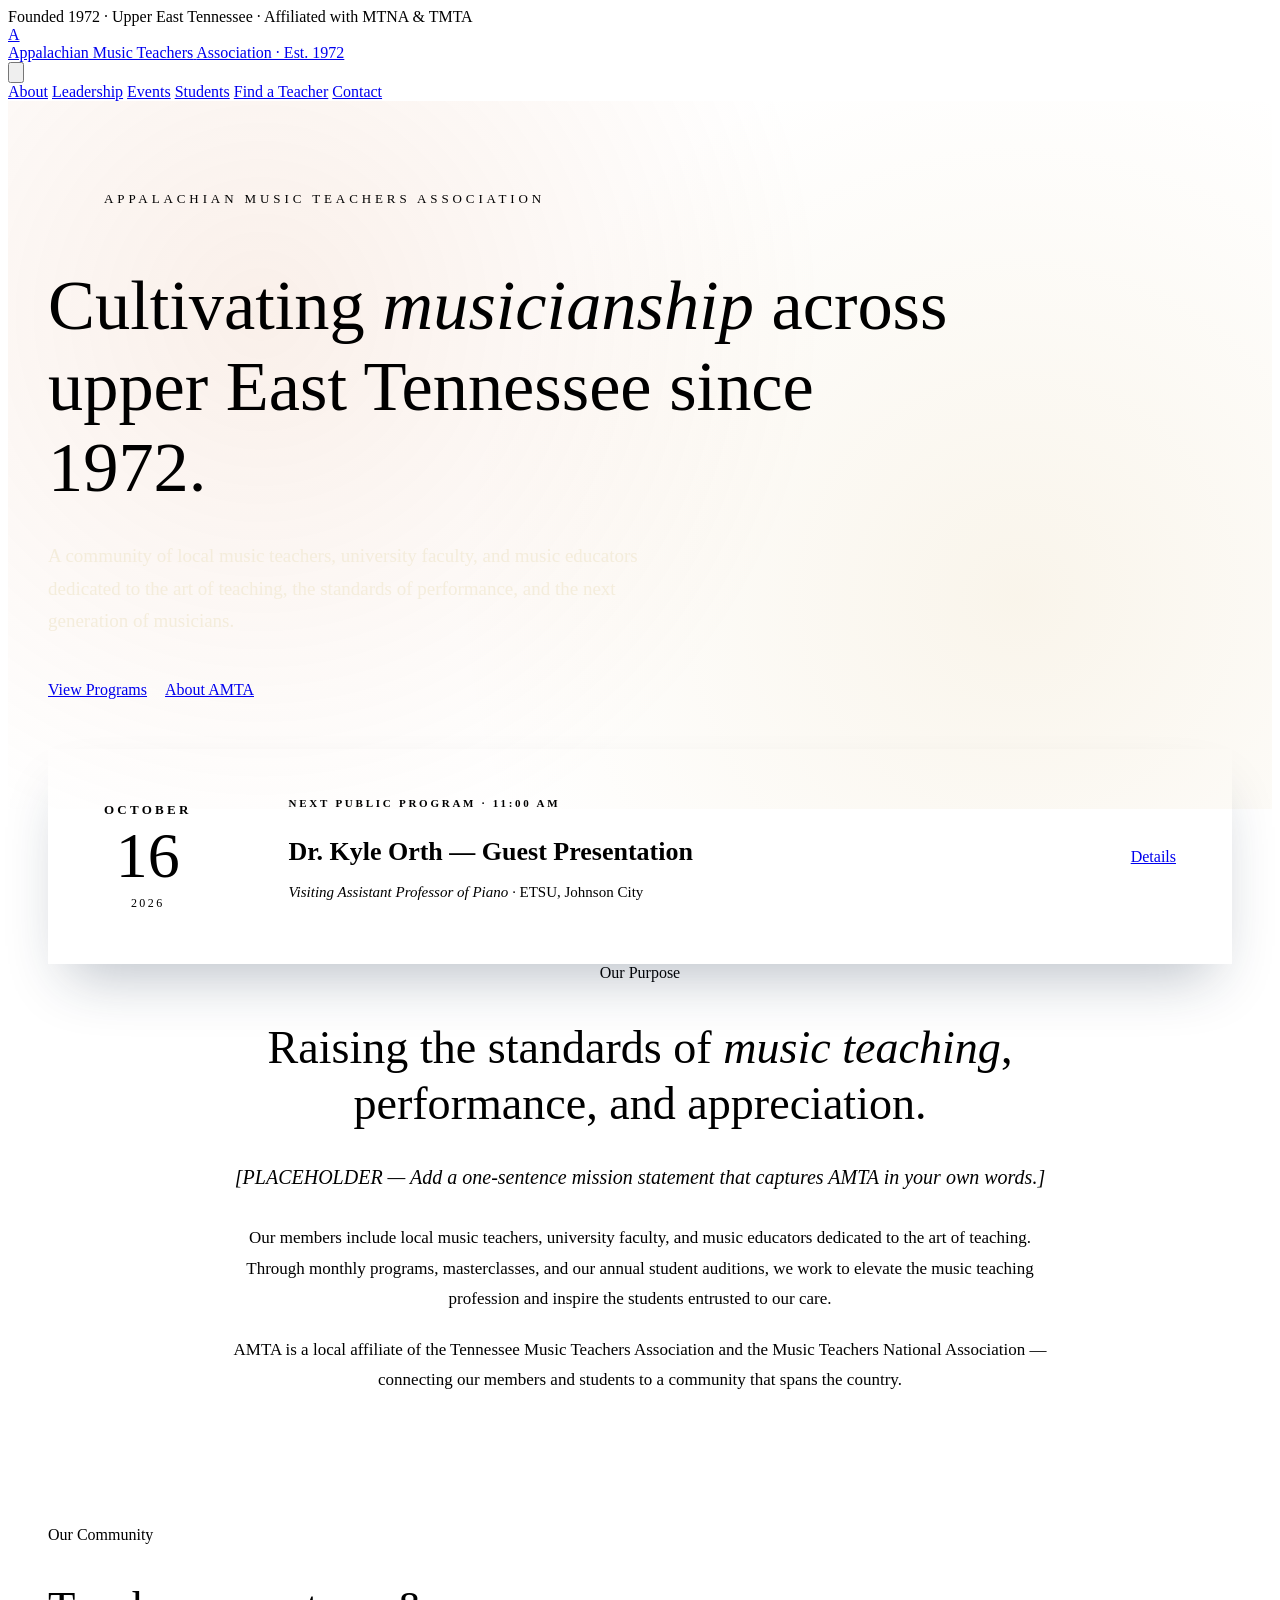
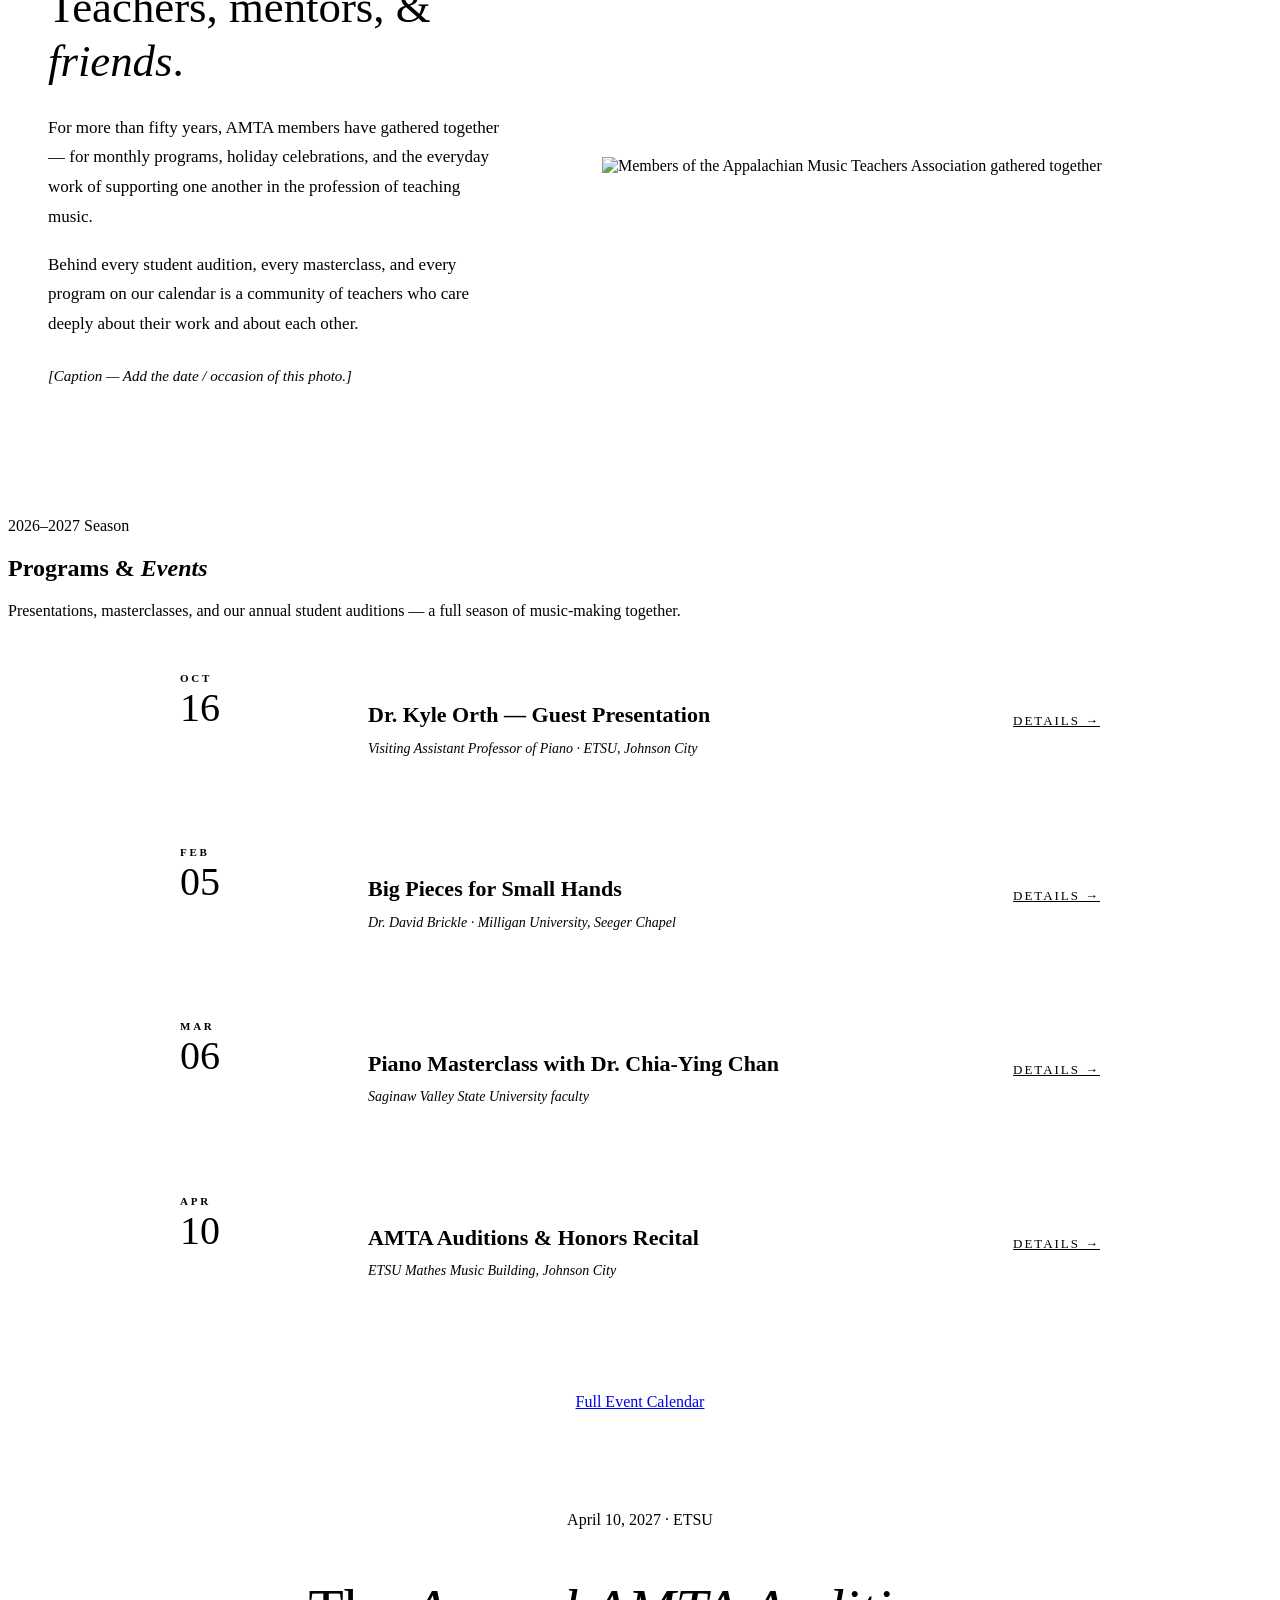
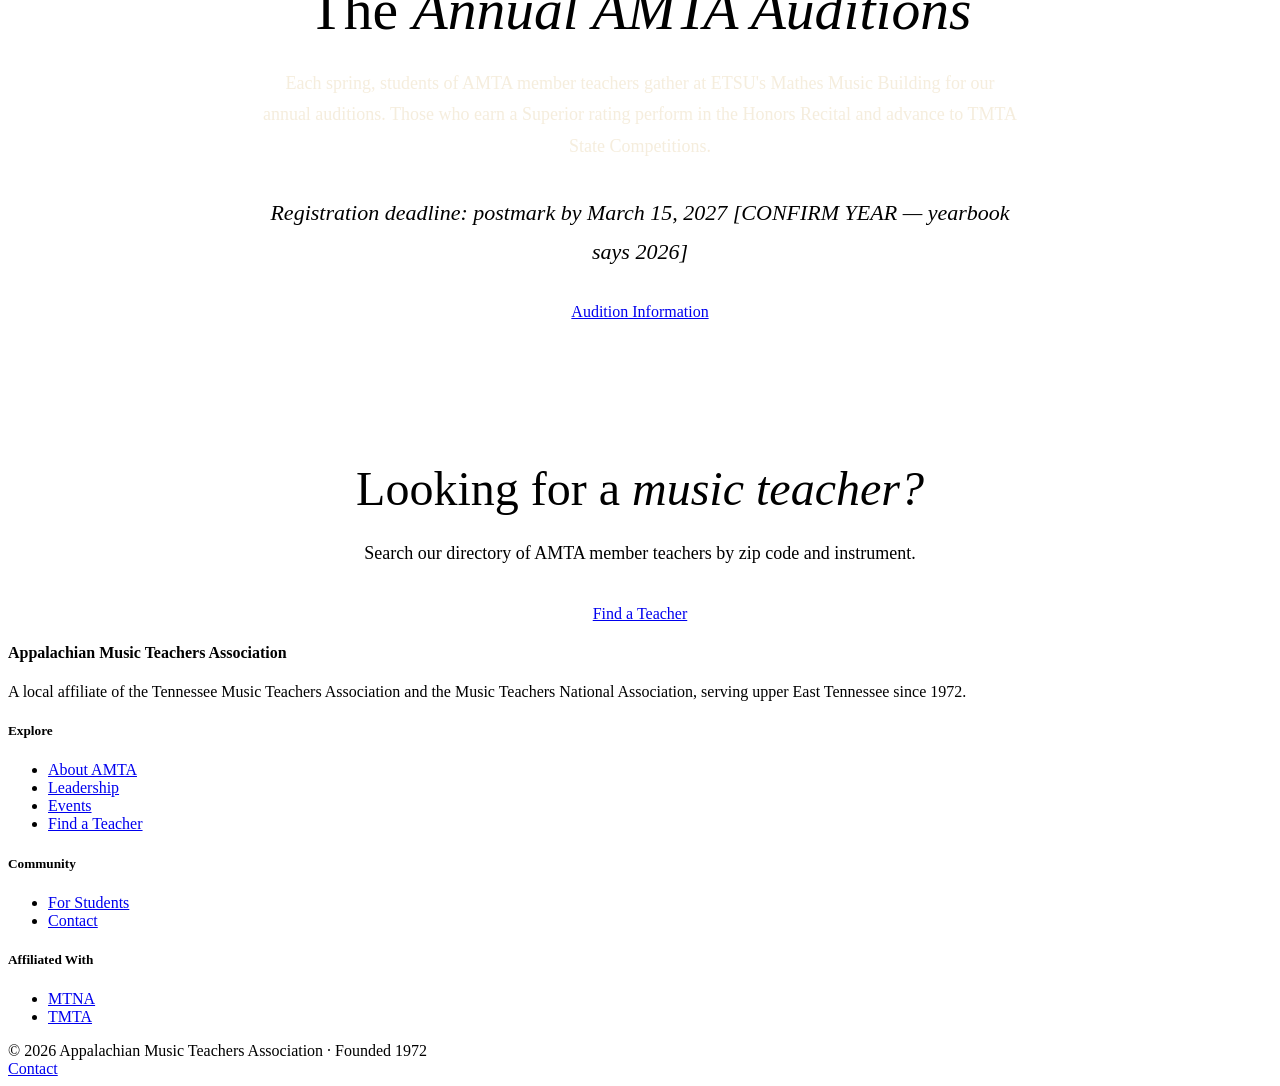
==== index.html @ 3063f153 "Add files via upload" ====
<!DOCTYPE html>
<html lang="en">
<head>
<meta charset="UTF-8">
<meta name="viewport" content="width=device-width, initial-scale=1.0">
<title>Appalachian Music Teachers Association</title>
<meta name="description" content="The Appalachian Music Teachers Association (AMTA), founded 1972, serves music teachers and students across upper East Tennessee.">
<link rel="preconnect" href="https://fonts.googleapis.com">
<link rel="preconnect" href="https://fonts.gstatic.com" crossorigin>
<link href="https://fonts.googleapis.com/css2?family=Cormorant+Garamond:ital,wght@0,400;0,500;0,600;0,700;1,400;1,500&family=Lora:ital,wght@0,400;0,500;0,600;1,400&display=swap" rel="stylesheet">
<link rel="stylesheet" href="styles.css">
<style>
.hero {
  background: var(--navy);
  color: var(--cream);
  padding: 90px 40px 110px;
  position: relative;
  overflow: hidden;
}
.hero::before {
  content: '';
  position: absolute;
  inset: 0;
  background-image:
    radial-gradient(circle at 20% 30%, rgba(212, 129, 79, 0.12) 0%, transparent 50%),
    radial-gradient(circle at 80% 70%, rgba(200, 154, 58, 0.10) 0%, transparent 50%);
  pointer-events: none;
}
.hero::after {
  content: '';
  position: absolute;
  bottom: 0; left: 0; right: 0;
  height: 1px;
  background: linear-gradient(to right, transparent, var(--goldenrod-soft), transparent);
  opacity: 0.5;
}
.hero-inner { max-width: 1240px; margin: 0 auto; position: relative; z-index: 1; }
.hero-eyebrow {
  font-family: var(--body);
  font-size: 13px;
  letter-spacing: 0.3em;
  text-transform: uppercase;
  color: var(--orange-soft);
  margin-bottom: 28px;
  display: flex;
  align-items: center;
  gap: 16px;
}
.hero-eyebrow::before {
  content: '';
  flex: 0 0 40px;
  height: 1px;
  background: var(--orange-soft);
  opacity: 0.5;
}
.hero h1 {
  font-size: clamp(2.4rem, 5.5vw, 4.6rem);
  font-weight: 400;
  margin-bottom: 32px;
  max-width: 900px;
}
.hero h1 em { font-style: italic; color: var(--orange-soft); font-weight: 400; }
.hero-lede {
  font-size: 19px;
  line-height: 1.7;
  max-width: 640px;
  color: rgba(243, 234, 215, 0.88);
  margin-bottom: 44px;
}
.hero-actions { display: flex; gap: 18px; flex-wrap: wrap; }

.next-event {
  max-width: 1240px;
  margin: -60px auto 0;
  padding: 0 40px;
  position: relative;
  z-index: 5;
}
.event-card {
  background: var(--cream);
  border: 1px solid var(--rule);
  padding: 48px 56px;
  display: grid;
  grid-template-columns: auto 1px 1fr auto;
  gap: 48px;
  align-items: center;
  box-shadow: 0 30px 60px -20px rgba(20, 40, 65, 0.30);
}
.event-date { text-align: center; flex-shrink: 0; }
.event-date .month {
  font-family: var(--body);
  font-size: 13px;
  letter-spacing: 0.25em;
  text-transform: uppercase;
  color: var(--orange);
  margin-bottom: 6px;
  font-weight: 600;
}
.event-date .day {
  font-family: var(--display);
  font-size: 64px;
  font-weight: 500;
  color: var(--navy);
  line-height: 1;
}
.event-date .year {
  font-family: var(--body);
  font-size: 12px;
  letter-spacing: 0.2em;
  color: var(--muted);
  margin-top: 8px;
}
.event-divider { width: 1px; height: 100px; background: var(--rule); }
.event-content .label {
  font-family: var(--body);
  font-size: 11px;
  letter-spacing: 0.25em;
  text-transform: uppercase;
  color: var(--orange);
  margin-bottom: 10px;
  font-weight: 600;
}
.event-content h3 {
  font-size: 26px;
  color: var(--navy);
  margin-bottom: 12px;
  font-weight: 600;
  line-height: 1.3;
}
.event-content .meta { font-size: 15px; color: var(--muted); font-style: italic; }
.event-content .meta strong { color: var(--navy); font-style: normal; font-weight: 500; }

.about { background: var(--paper); }
.about-inner { max-width: 820px; margin: 0 auto; text-align: center; }
.about-inner .section-eyebrow { justify-content: center; }
.about-inner h2 {
  font-size: clamp(2rem, 3.6vw, 3rem);
  color: var(--navy);
  font-weight: 400;
  margin-bottom: 28px;
  line-height: 1.2;
}
.about-inner h2 em { font-style: italic; color: var(--orange); }
.about-inner p { font-size: 17px; line-height: 1.8; color: var(--ink); margin-bottom: 20px; }
.about-inner p.lede {
  font-size: 20px;
  font-style: italic;
  color: var(--navy);
  margin-bottom: 28px;
  font-family: var(--display);
  font-weight: 500;
}

/* Group photo section */
.community-photo { background: var(--cream-warm); padding: 110px 40px; position: relative; overflow: hidden; }
.community-inner {
  max-width: 1240px;
  margin: 0 auto;
  display: grid;
  grid-template-columns: 1fr 1.4fr;
  gap: 80px;
  align-items: center;
}
.community-text .section-eyebrow { justify-content: flex-start; }
.community-text .section-eyebrow::after { display: none; }
.community-text h2 {
  font-size: clamp(2rem, 3.6vw, 2.8rem);
  color: var(--navy);
  font-weight: 400;
  margin-bottom: 24px;
  line-height: 1.2;
}
.community-text h2 em { font-style: italic; color: var(--orange); }
.community-text p { font-size: 17px; line-height: 1.75; color: var(--ink); margin-bottom: 18px; }
.community-text p.caption {
  font-family: var(--display);
  font-style: italic;
  color: var(--muted);
  font-size: 15px;
  margin-top: 24px;
}
.community-photo-frame {
  position: relative;
  padding: 14px;
  background: var(--cream);
  border: 1px solid var(--rule);
  box-shadow: 0 30px 60px -25px rgba(20, 40, 65, 0.35);
}
.community-photo-frame::before {
  content: '';
  position: absolute;
  inset: 8px;
  border: 1px solid var(--orange);
  opacity: 0.3;
  pointer-events: none;
  z-index: 2;
}
.community-photo-frame img {
  display: block;
  width: 100%;
  height: auto;
  position: relative;
  z-index: 1;
}
@media (max-width: 960px) {
  .community-inner { grid-template-columns: 1fr; gap: 50px; }
  .community-text { text-align: center; }
  .community-text .section-eyebrow { justify-content: center; }
  .community-text .section-eyebrow::after { display: inline-block; }
}

.programs { background: var(--paper); position: relative; }
.programs-list { max-width: 920px; margin: 0 auto; }
.program-row {
  display: grid;
  grid-template-columns: 140px 1fr auto;
  gap: 48px;
  align-items: start;
  padding: 36px 0;
  border-top: 1px solid var(--rule);
  transition: background 0.3s ease;
}
.program-row:last-child { border-bottom: 1px solid var(--rule); }
.program-row:hover { background: rgba(232, 220, 194, 0.35); padding-left: 12px; padding-right: 12px; }
.program-date { font-family: var(--display); }
.program-date .pd-month {
  font-family: var(--body);
  font-size: 11px;
  letter-spacing: 0.25em;
  text-transform: uppercase;
  color: var(--orange);
  margin-bottom: 4px;
  font-weight: 600;
}
.program-date .pd-day { font-size: 40px; font-weight: 500; color: var(--navy); line-height: 1; }
.program-info h4 { font-size: 22px; color: var(--navy); margin-bottom: 8px; font-weight: 600; line-height: 1.3; }
.program-info p { font-size: 15px; color: var(--muted); line-height: 1.6; }
.program-info .presenter { font-style: italic; color: var(--ink); margin-top: 6px; font-size: 14px; }
.program-cta {
  align-self: center;
  font-family: var(--body);
  font-size: 13px;
  letter-spacing: 0.15em;
  text-transform: uppercase;
  color: var(--navy);
  border-bottom: 1px solid var(--orange);
  padding-bottom: 3px;
  white-space: nowrap;
  transition: color 0.2s ease;
}
.program-cta:hover { color: var(--orange); }
.programs-footer { text-align: center; margin-top: 60px; }

.auditions {
  background: var(--navy-deep);
  color: var(--cream);
  padding: 100px 40px;
  position: relative;
  overflow: hidden;
}
.auditions::before, .auditions::after {
  content: '';
  position: absolute;
  top: 50%; left: 50%;
  transform: translate(-50%, -50%);
  border: 1px solid var(--orange);
  border-radius: 50%;
  pointer-events: none;
}
.auditions::before { width: 800px; height: 800px; opacity: 0.08; }
.auditions::after { width: 500px; height: 500px; opacity: 0.10; }
.auditions-inner { max-width: 760px; margin: 0 auto; text-align: center; position: relative; z-index: 1; }
.auditions .section-eyebrow { color: var(--orange-soft); }
.auditions .section-eyebrow::before, .auditions .section-eyebrow::after { background: var(--orange-soft); }
.auditions h2 {
  font-size: clamp(2.2rem, 4.5vw, 3.6rem);
  color: var(--cream);
  font-weight: 400;
  margin-bottom: 26px;
}
.auditions h2 em { font-style: italic; color: var(--orange-soft); }
.auditions p {
  font-size: 18px;
  line-height: 1.75;
  color: rgba(243, 234, 215, 0.85);
  margin-bottom: 16px;
}
.auditions .deadline {
  font-family: var(--display);
  font-style: italic;
  font-size: 22px;
  color: var(--orange-soft);
  margin: 32px 0;
}

.directory-teaser { background: var(--cream-warm); text-align: center; }
.directory-teaser h2 {
  font-size: clamp(2rem, 3.8vw, 3rem);
  color: var(--navy);
  font-weight: 400;
  margin-bottom: 22px;
}
.directory-teaser h2 em { font-style: italic; color: var(--orange); }
.directory-teaser p {
  font-size: 18px;
  color: var(--muted);
  max-width: 580px;
  margin: 0 auto 36px;
  line-height: 1.7;
}

@media (max-width: 960px) {
  .hero { padding: 60px 24px 90px; }
  .next-event { padding: 0 24px; }
  .event-card { grid-template-columns: 1fr; gap: 24px; padding: 36px 28px; text-align: center; }
  .event-divider { display: none; }
  .event-content h3 { font-size: 22px; }
  .program-row { grid-template-columns: 1fr; gap: 12px; padding: 28px 0; }
  .program-row:hover { padding-left: 0; padding-right: 0; }
  .program-date { display: flex; align-items: baseline; gap: 12px; }
  .program-date .pd-day { font-size: 28px; }
  .program-cta { justify-self: start; }
  .auditions { padding: 70px 24px; }
  .auditions::before, .auditions::after { display: none; }
  .community-photo { padding: 70px 24px; }
}
@media (max-width: 540px) {
  .hero-actions { flex-direction: column; }
}
</style>
</head>
<body>

<div class="topbar">
  <span>Founded 1972</span>
  <span class="sep">·</span>
  <span>Upper East Tennessee</span>
  <span class="sep">·</span>
  <span>Affiliated with MTNA &amp; TMTA</span>
</div>

<header class="header">
  <div class="header-inner">
    <a href="index.html" class="brand">
      <div class="brand-mark">A</div>
      <div class="brand-text">
        <span class="full">Appalachian Music Teachers</span>
        <span class="sub">Association · Est. 1972</span>
      </div>
    </a>
    <button class="menu-toggle" aria-label="Toggle menu" onclick="document.querySelector('nav.primary').classList.toggle('open')">
      <svg fill="none" stroke="currentColor" stroke-width="1.5" viewBox="0 0 24 24"><path stroke-linecap="round" d="M3.75 6.75h16.5M3.75 12h16.5m-16.5 5.25h16.5"/></svg>
    </button>
    <nav class="primary">
      <a href="about.html">About</a>
      <a href="executive-committee.html">Leadership</a>
      <a href="events.html">Events</a>
      <a href="for-students.html">Students</a>
      <a href="resources.html">Find a Teacher</a>
      <a href="contact.html">Contact</a>
    </nav>
  </div>
</header>

<section class="hero">
  <div class="hero-inner">
    <div class="hero-eyebrow anim-1">Appalachian Music Teachers Association</div>
    <h1 class="anim-2">Cultivating <em>musicianship</em> across upper East Tennessee since 1972.</h1>
    <p class="hero-lede anim-3">A community of local music teachers, university faculty, and music educators dedicated to the art of teaching, the standards of performance, and the next generation of musicians.</p>
    <div class="hero-actions anim-4">
      <a href="events.html" class="btn btn-primary">View Programs</a>
      <a href="about.html" class="btn btn-ghost">About AMTA</a>
    </div>
  </div>
</section>

<div class="next-event">
  <div class="event-card anim-5">
    <div class="event-date">
      <div class="month">October</div>
      <div class="day">16</div>
      <div class="year">2026</div>
    </div>
    <div class="event-divider"></div>
    <div class="event-content">
      <div class="label">Next Public Program · 11:00 AM</div>
      <h3>Dr. Kyle Orth — Guest Presentation</h3>
      <p class="meta">Visiting Assistant Professor of Piano · <strong>ETSU, Johnson City</strong></p>
    </div>
    <a href="events.html" class="btn btn-dark">Details</a>
  </div>
</div>

<section class="about" id="about">
  <div class="about-inner">
    <div class="section-eyebrow">Our Purpose</div>
    <h2>Raising the standards of <em>music teaching</em>, performance, and appreciation.</h2>
    <p class="lede"><span class="placeholder">[PLACEHOLDER — Add a one-sentence mission statement that captures AMTA in your own words.]</span></p>
    <p>Our members include local music teachers, university faculty, and music educators dedicated to the art of teaching. Through monthly programs, masterclasses, and our annual student auditions, we work to elevate the music teaching profession and inspire the students entrusted to our care.</p>
    <p>AMTA is a local affiliate of the Tennessee Music Teachers Association and the Music Teachers National Association — connecting our members and students to a community that spans the country.</p>
  </div>
</section>

<section class="community-photo">
  <div class="community-inner">
    <div class="community-text">
      <div class="section-eyebrow">Our Community</div>
      <h2>Teachers, mentors, &amp; <em>friends</em>.</h2>
      <p>For more than fifty years, AMTA members have gathered together — for monthly programs, holiday celebrations, and the everyday work of supporting one another in the profession of teaching music.</p>
      <p>Behind every student audition, every masterclass, and every program on our calendar is a community of teachers who care deeply about their work and about each other.</p>
      <p class="caption"><span class="placeholder">[Caption — Add the date / occasion of this photo.]</span></p>
    </div>
    <div class="community-photo-frame">
      <img src="images/amta-group.jpg" alt="Members of the Appalachian Music Teachers Association gathered together" loading="lazy">
    </div>
  </div>
</section>

<section class="programs" id="programs">
  <div class="container">
    <div class="section-head">
      <div class="section-eyebrow">2026–2027 Season</div>
      <h2>Programs &amp; <em>Events</em></h2>
      <p>Presentations, masterclasses, and our annual student auditions — a full season of music-making together.</p>
    </div>
    <div class="programs-list">

      <div class="program-row">
        <div class="program-date">
          <div class="pd-month">Oct</div>
          <div class="pd-day">16</div>
        </div>
        <div class="program-info">
          <h4>Dr. Kyle Orth — Guest Presentation</h4>
          <p class="presenter">Visiting Assistant Professor of Piano · ETSU, Johnson City</p>
        </div>
        <a href="events.html" class="program-cta">Details →</a>
      </div>

      <div class="program-row">
        <div class="program-date">
          <div class="pd-month">Feb</div>
          <div class="pd-day">05</div>
        </div>
        <div class="program-info">
          <h4>Big Pieces for Small Hands</h4>
          <p class="presenter">Dr. David Brickle · Milligan University, Seeger Chapel</p>
        </div>
        <a href="events.html" class="program-cta">Details →</a>
      </div>

      <div class="program-row">
        <div class="program-date">
          <div class="pd-month">Mar</div>
          <div class="pd-day">06</div>
        </div>
        <div class="program-info">
          <h4>Piano Masterclass with Dr. Chia-Ying Chan</h4>
          <p class="presenter">Saginaw Valley State University faculty</p>
        </div>
        <a href="events.html" class="program-cta">Details →</a>
      </div>

      <div class="program-row">
        <div class="program-date">
          <div class="pd-month">Apr</div>
          <div class="pd-day">10</div>
        </div>
        <div class="program-info">
          <h4>AMTA Auditions &amp; Honors Recital</h4>
          <p class="presenter">ETSU Mathes Music Building, Johnson City</p>
        </div>
        <a href="events.html" class="program-cta">Details →</a>
      </div>

    </div>
    <div class="programs-footer">
      <a href="events.html" class="btn btn-dark">Full Event Calendar</a>
    </div>
  </div>
</section>

<section class="auditions">
  <div class="auditions-inner">
    <div class="section-eyebrow">April 10, 2027 · ETSU</div>
    <h2>The <em>Annual AMTA Auditions</em></h2>
    <p>Each spring, students of AMTA member teachers gather at ETSU's Mathes Music Building for our annual auditions. Those who earn a Superior rating perform in the Honors Recital and advance to TMTA State Competitions.</p>
    <p class="deadline">Registration deadline: postmark by <span class="placeholder">March 15, 2027 [CONFIRM YEAR — yearbook says 2026]</span></p>
    <a href="for-students.html" class="btn btn-primary">Audition Information</a>
  </div>
</section>

<section class="directory-teaser">
  <div class="container">
    <h2>Looking for a <em>music teacher?</em></h2>
    <p>Search our directory of AMTA member teachers by zip code and instrument.</p>
    <a href="resources.html" class="btn btn-dark">Find a Teacher</a>
  </div>
</section>

<footer>
  <div class="footer-inner">
    <div class="footer-grid">
      <div class="footer-brand">
        <h4>Appalachian Music Teachers Association</h4>
        <p>A local affiliate of the Tennessee Music Teachers Association and the Music Teachers National Association, serving upper East Tennessee since 1972.</p>
      </div>
      <div class="footer-col">
        <h5>Explore</h5>
        <ul>
          <li><a href="about.html">About AMTA</a></li>
          <li><a href="executive-committee.html">Leadership</a></li>
          <li><a href="events.html">Events</a></li>
          <li><a href="resources.html">Find a Teacher</a></li>
        </ul>
      </div>
      <div class="footer-col">
        <h5>Community</h5>
        <ul>
          <li><a href="for-students.html">For Students</a></li>
          <li><a href="contact.html">Contact</a></li>
        </ul>
      </div>
      <div class="footer-col">
        <h5>Affiliated With</h5>
        <ul>
          <li><a href="https://www.mtna.org" target="_blank" rel="noopener">MTNA</a></li>
          <li><a href="https://www.tnmta.org" target="_blank" rel="noopener">TMTA</a></li>
        </ul>
      </div>
    </div>
    <div class="footer-base">
      <span>© 2026 Appalachian Music Teachers Association · Founded 1972</span>
      <div class="affiliations">
        <a href="contact.html">Contact</a>
      </div>
    </div>
  </div>
</footer>

</body>
</html>
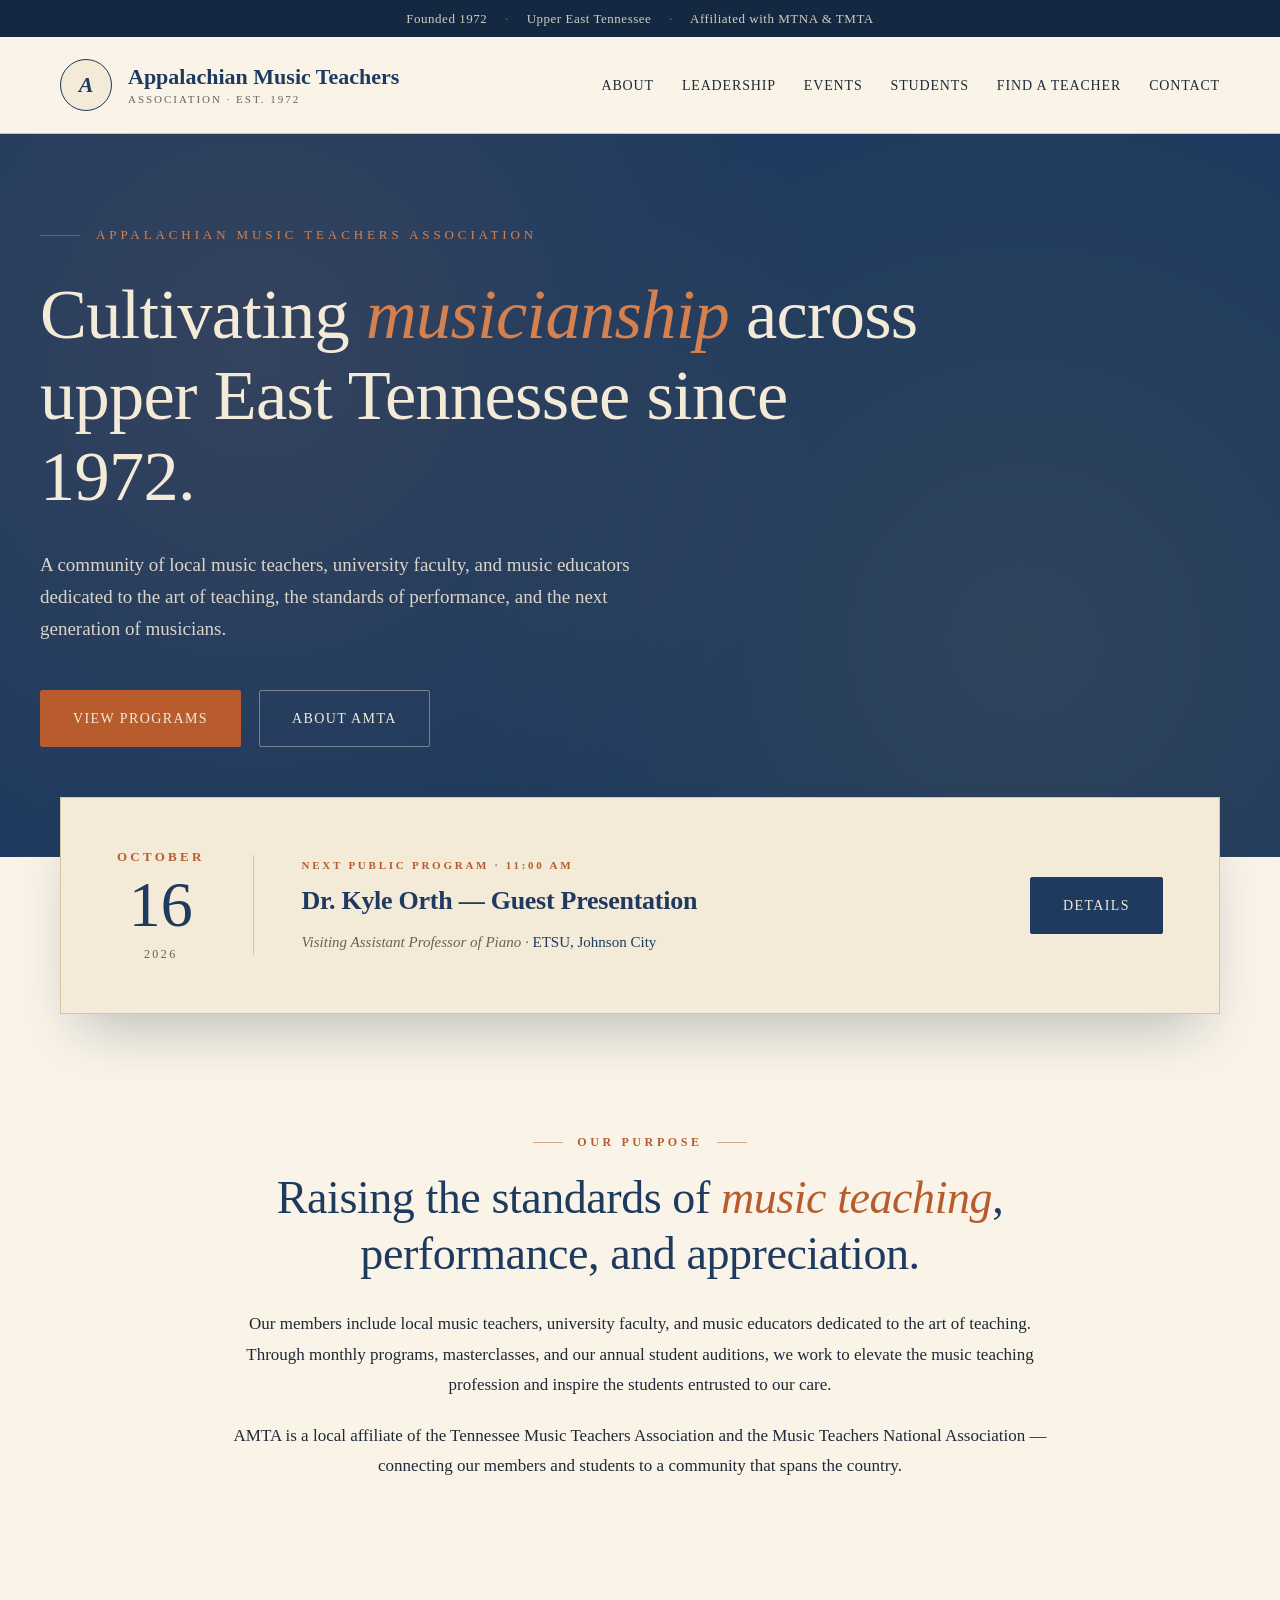
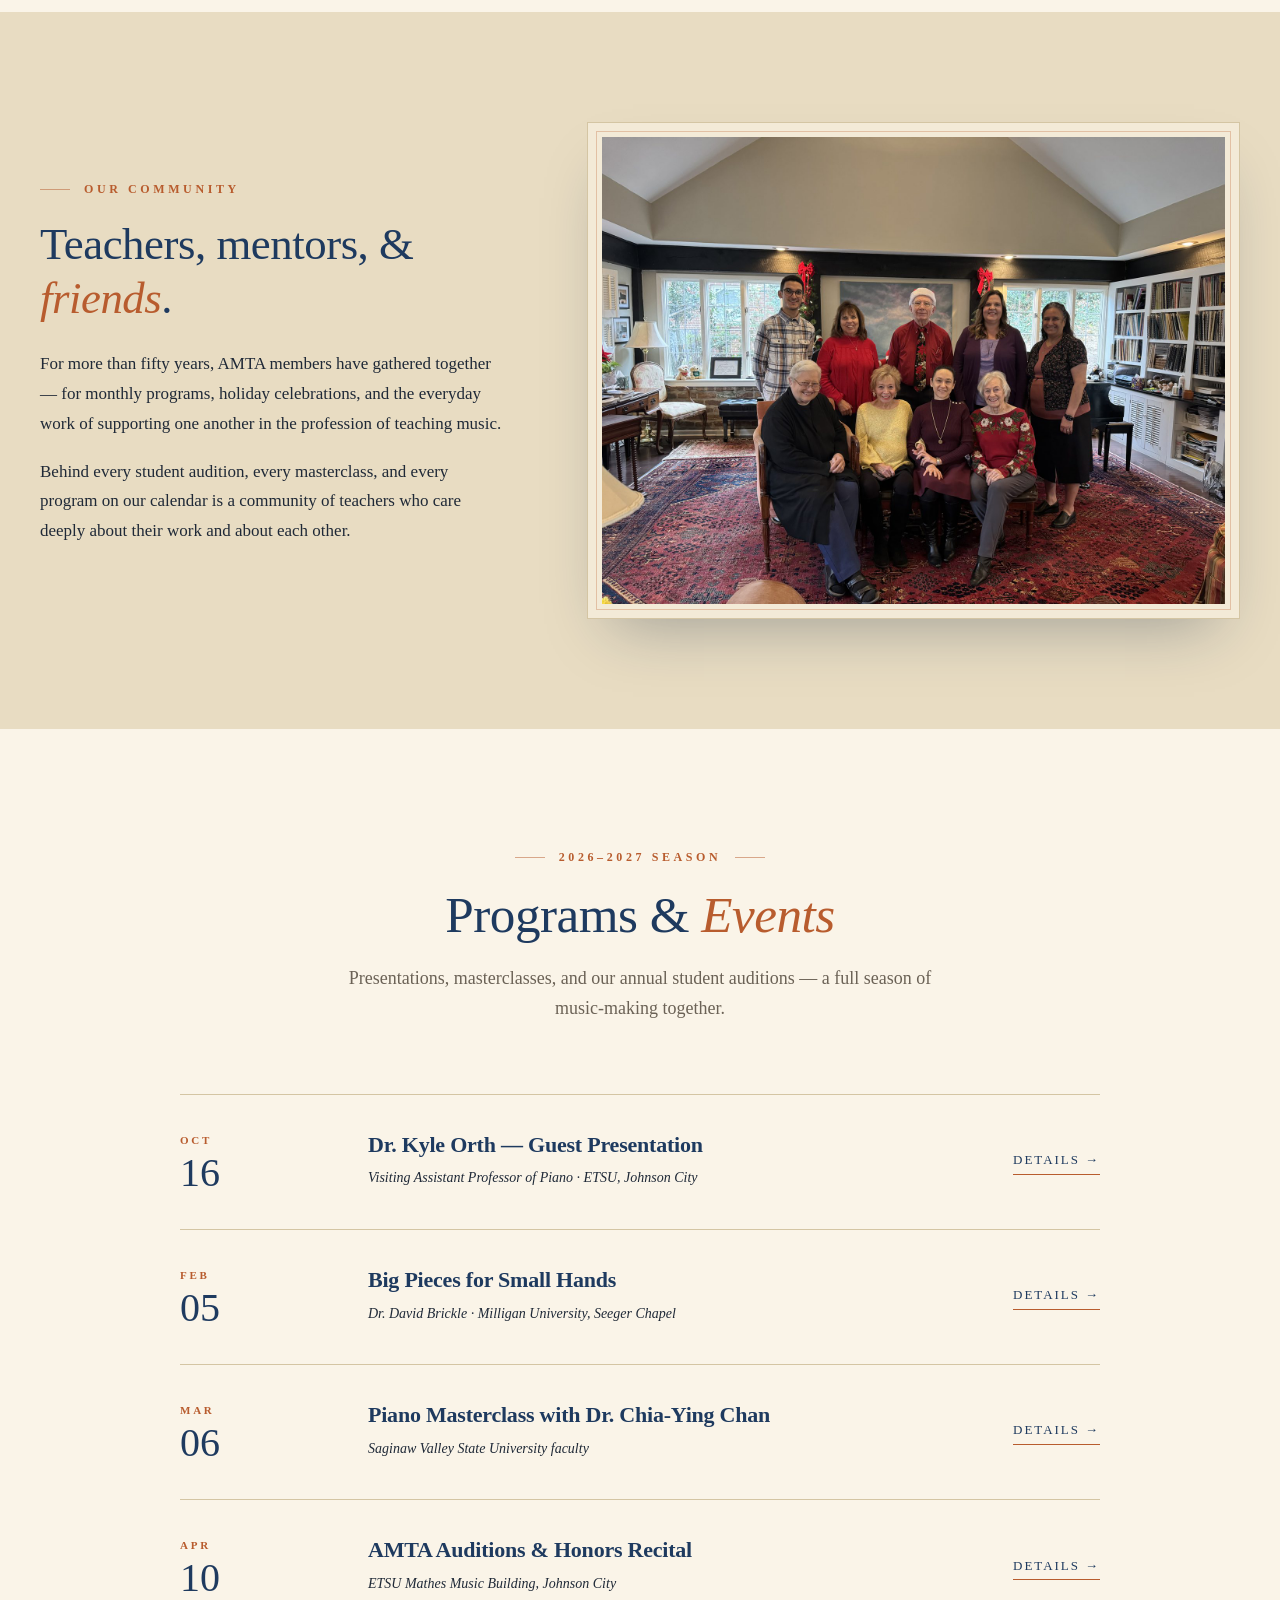
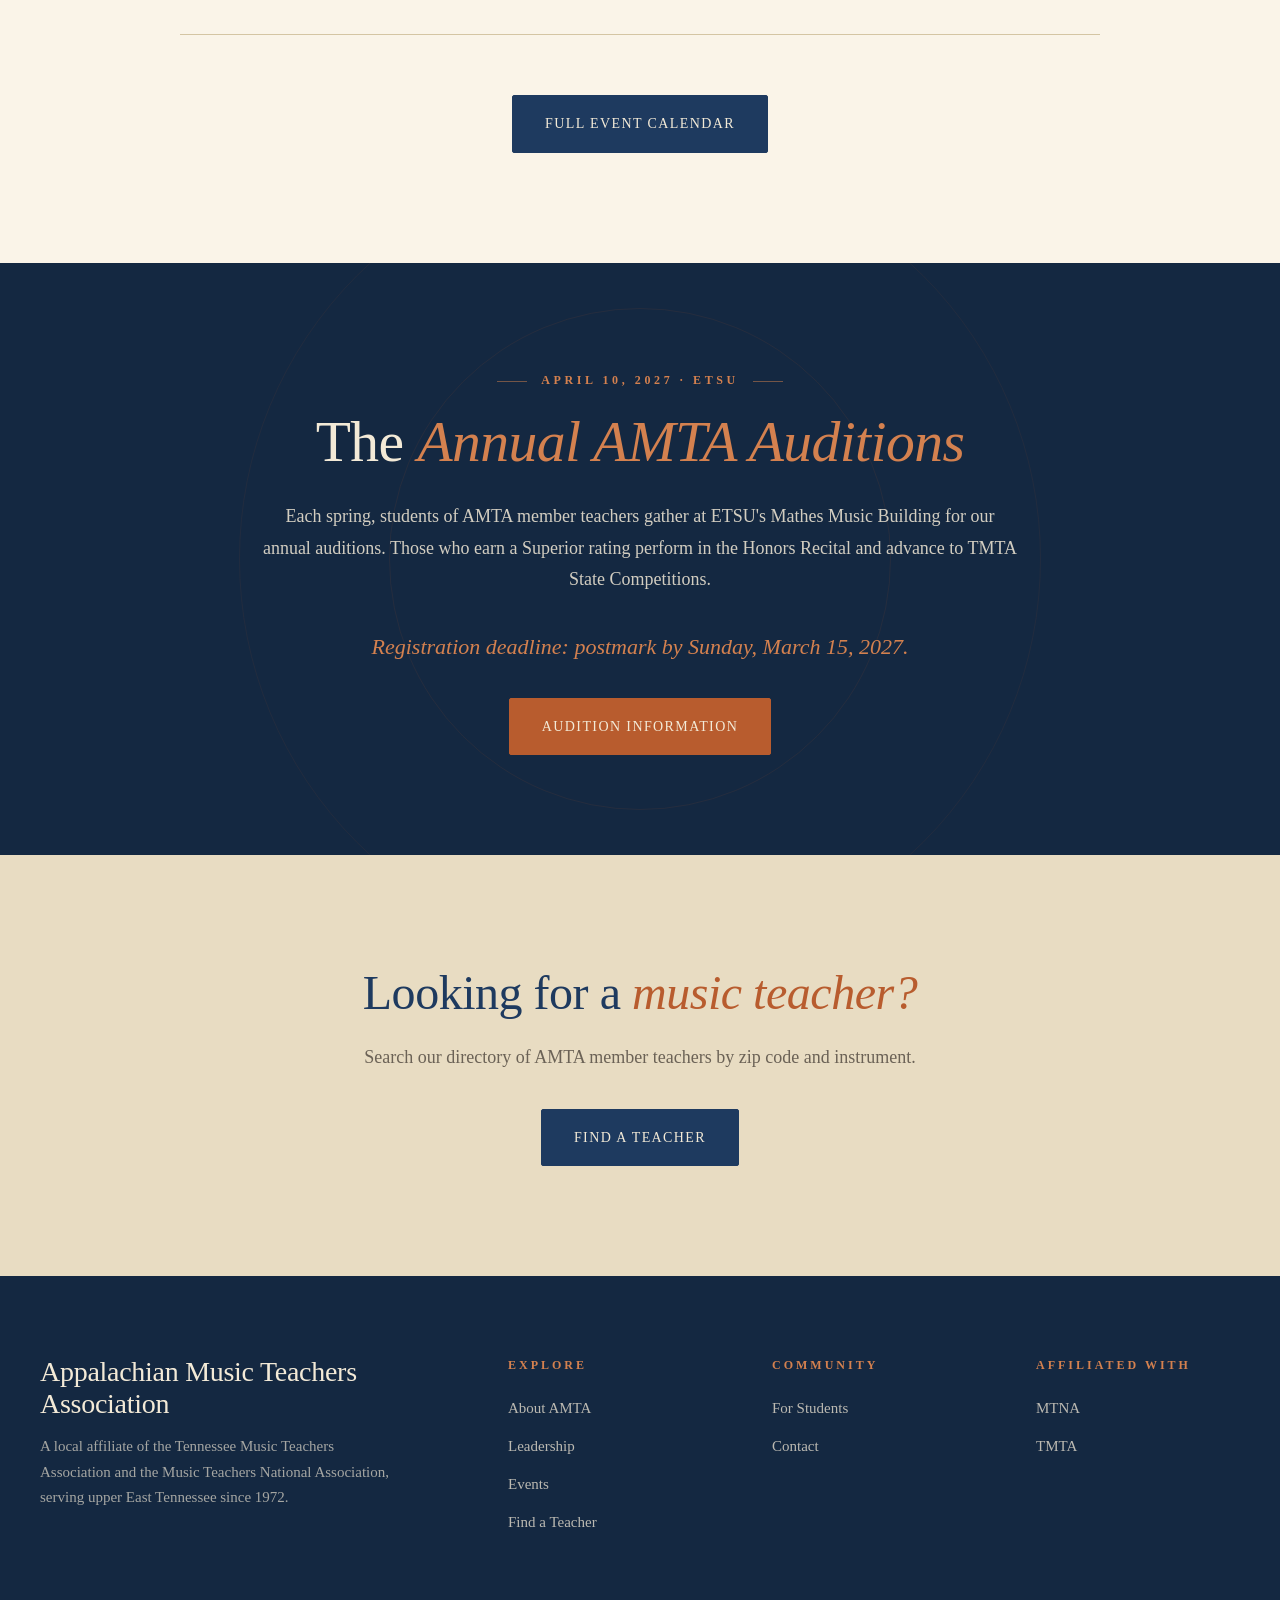
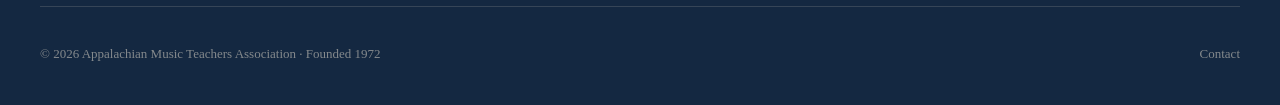
==== commit fd612751: "Update index #5.html" ====
--- a/index.html
+++ b/index.html
@@ -395,7 +395,7 @@
   <div class="about-inner">
     <div class="section-eyebrow">Our Purpose</div>
     <h2>Raising the standards of <em>music teaching</em>, performance, and appreciation.</h2>
-    <p class="lede"><span class="placeholder">[PLACEHOLDER — Add a one-sentence mission statement that captures AMTA in your own words.]</span></p>
+    <p class="lede"></p>
     <p>Our members include local music teachers, university faculty, and music educators dedicated to the art of teaching. Through monthly programs, masterclasses, and our annual student auditions, we work to elevate the music teaching profession and inspire the students entrusted to our care.</p>
     <p>AMTA is a local affiliate of the Tennessee Music Teachers Association and the Music Teachers National Association — connecting our members and students to a community that spans the country.</p>
   </div>
@@ -408,7 +408,7 @@
       <h2>Teachers, mentors, &amp; <em>friends</em>.</h2>
       <p>For more than fifty years, AMTA members have gathered together — for monthly programs, holiday celebrations, and the everyday work of supporting one another in the profession of teaching music.</p>
       <p>Behind every student audition, every masterclass, and every program on our calendar is a community of teachers who care deeply about their work and about each other.</p>
-      <p class="caption"><span class="placeholder">[Caption — Add the date / occasion of this photo.]</span></p>
+      <p class="caption"></p>
     </div>
     <div class="community-photo-frame">
       <img src="images/amta-group.jpg" alt="Members of the Appalachian Music Teachers Association gathered together" loading="lazy">
@@ -485,7 +485,7 @@
     <div class="section-eyebrow">April 10, 2027 · ETSU</div>
     <h2>The <em>Annual AMTA Auditions</em></h2>
     <p>Each spring, students of AMTA member teachers gather at ETSU's Mathes Music Building for our annual auditions. Those who earn a Superior rating perform in the Honors Recital and advance to TMTA State Competitions.</p>
-    <p class="deadline">Registration deadline: postmark by <span class="placeholder">March 15, 2027 [CONFIRM YEAR — yearbook says 2026]</span></p>
+    <p class="deadline">Registration deadline: postmark by Sunday, March 15, 2027.</p>
     <a href="for-students.html" class="btn btn-primary">Audition Information</a>
   </div>
 </section>
--- a/styles.css
+++ b/styles.css
@@ -0,0 +1,433 @@
+/* ═══════════════════════════════════════════════════════════
+   AMTA — Shared Styles
+   Navy + Burnt Orange + Cream
+   ═══════════════════════════════════════════════════════════ */
+
+:root {
+  /* Core palette — navy dominant */
+  --navy: #1e3a5f;
+  --navy-deep: #142841;
+  --navy-soft: #2c5380;
+  --navy-mist: #4a6b8e;
+
+  /* Warm accents */
+  --orange: #b85c2e;
+  --orange-soft: #d4814f;
+  --goldenrod: #c89a3a;
+  --goldenrod-soft: #dfbf73;
+
+  /* Neutrals */
+  --cream: #f3ead7;
+  --cream-warm: #e8dcc2;
+  --paper: #faf4e8;
+  --ink: #1f2937;
+  --muted: #6b6256;
+  --rule: #d4c5a3;
+
+  --display: 'Cormorant Garamond', Georgia, serif;
+  --body: 'Lora', Georgia, serif;
+}
+
+* { margin: 0; padding: 0; box-sizing: border-box; }
+html { scroll-behavior: smooth; }
+body {
+  font-family: var(--body);
+  font-size: 17px;
+  line-height: 1.65;
+  color: var(--ink);
+  background: var(--paper);
+  -webkit-font-smoothing: antialiased;
+  -moz-osx-font-smoothing: grayscale;
+}
+h1, h2, h3, h4 {
+  font-family: var(--display);
+  font-weight: 500;
+  letter-spacing: -0.01em;
+  line-height: 1.15;
+}
+a { color: inherit; text-decoration: none; }
+img { max-width: 100%; display: block; }
+
+/* Placeholder marker — visually obvious so you know what to fill in */
+.placeholder {
+  background: rgba(184, 92, 46, 0.10);
+  border: 1px dashed rgba(184, 92, 46, 0.50);
+  padding: 2px 8px;
+  border-radius: 2px;
+  font-family: var(--body);
+  font-style: italic;
+  color: var(--orange);
+  font-size: 0.92em;
+}
+.placeholder-block {
+  background: rgba(184, 92, 46, 0.08);
+  border: 1px dashed rgba(184, 92, 46, 0.45);
+  padding: 18px 22px;
+  border-radius: 2px;
+  font-style: italic;
+  color: var(--orange);
+  font-size: 0.95em;
+  margin: 16px 0;
+}
+
+/* Top bar */
+.topbar {
+  background: var(--navy-deep);
+  color: var(--cream);
+  font-family: var(--body);
+  font-size: 13px;
+  letter-spacing: 0.04em;
+  padding: 8px 0;
+  text-align: center;
+}
+.topbar span { opacity: 0.85; }
+.topbar .sep { margin: 0 14px; opacity: 0.4; }
+
+/* Header */
+.header {
+  background: var(--paper);
+  border-bottom: 1px solid var(--rule);
+  position: sticky;
+  top: 0;
+  z-index: 100;
+}
+.header-inner {
+  max-width: 1240px;
+  margin: 0 auto;
+  padding: 22px 40px;
+  display: flex;
+  align-items: center;
+  justify-content: space-between;
+  gap: 40px;
+}
+.brand { display: flex; align-items: center; gap: 16px; flex-shrink: 0; }
+.brand-mark {
+  width: 52px;
+  height: 52px;
+  border: 1.5px solid var(--navy);
+  border-radius: 50%;
+  display: flex;
+  align-items: center;
+  justify-content: center;
+  font-family: var(--display);
+  font-size: 22px;
+  font-weight: 600;
+  color: var(--navy);
+  font-style: italic;
+  background: var(--cream);
+}
+.brand-text { display: flex; flex-direction: column; line-height: 1.1; }
+.brand-text .full {
+  font-family: var(--display);
+  font-size: 22px;
+  font-weight: 600;
+  color: var(--navy);
+}
+.brand-text .sub {
+  font-family: var(--body);
+  font-size: 11px;
+  letter-spacing: 0.18em;
+  text-transform: uppercase;
+  color: var(--muted);
+  margin-top: 4px;
+}
+
+nav.primary { display: flex; gap: 28px; align-items: center; }
+nav.primary a {
+  font-family: var(--body);
+  font-size: 14px;
+  letter-spacing: 0.06em;
+  text-transform: uppercase;
+  color: var(--ink);
+  position: relative;
+  padding: 4px 0;
+  transition: color 0.2s ease;
+}
+nav.primary a::after {
+  content: '';
+  position: absolute;
+  bottom: -2px;
+  left: 0;
+  right: 0;
+  height: 1px;
+  background: var(--orange);
+  transform: scaleX(0);
+  transition: transform 0.3s ease;
+  transform-origin: center;
+}
+nav.primary a:hover { color: var(--navy); }
+nav.primary a:hover::after { transform: scaleX(1); }
+nav.primary a.active { color: var(--navy); }
+nav.primary a.active::after { transform: scaleX(1); }
+
+.menu-toggle {
+  display: none;
+  background: none;
+  border: none;
+  cursor: pointer;
+  padding: 8px;
+  color: var(--navy);
+}
+.menu-toggle svg { width: 26px; height: 26px; }
+
+/* Buttons */
+.btn {
+  display: inline-block;
+  padding: 16px 32px;
+  font-family: var(--body);
+  font-size: 14px;
+  letter-spacing: 0.1em;
+  text-transform: uppercase;
+  border: 1px solid transparent;
+  cursor: pointer;
+  transition: all 0.25s ease;
+  border-radius: 2px;
+  text-align: center;
+}
+.btn-primary {
+  background: var(--orange);
+  color: var(--cream);
+  border-color: var(--orange);
+}
+.btn-primary:hover { background: var(--orange-soft); border-color: var(--orange-soft); }
+.btn-dark {
+  background: var(--navy);
+  color: var(--cream);
+  border-color: var(--navy);
+}
+.btn-dark:hover { background: var(--navy-soft); border-color: var(--navy-soft); }
+.btn-ghost {
+  background: transparent;
+  color: var(--cream);
+  border-color: rgba(243, 234, 215, 0.4);
+}
+.btn-ghost:hover { border-color: var(--cream); background: rgba(243, 234, 215, 0.05); }
+.btn-outline {
+  background: transparent;
+  color: var(--navy);
+  border-color: var(--navy);
+}
+.btn-outline:hover { background: var(--navy); color: var(--cream); }
+
+/* Sections */
+section { padding: 110px 40px; }
+.container { max-width: 1240px; margin: 0 auto; }
+.container-narrow { max-width: 920px; margin: 0 auto; }
+
+.section-head { text-align: center; margin-bottom: 70px; }
+.section-eyebrow {
+  font-family: var(--body);
+  font-size: 12px;
+  letter-spacing: 0.3em;
+  text-transform: uppercase;
+  color: var(--orange);
+  margin-bottom: 18px;
+  display: inline-flex;
+  align-items: center;
+  gap: 14px;
+  font-weight: 600;
+}
+.section-eyebrow::before, .section-eyebrow::after {
+  content: '';
+  width: 30px;
+  height: 1px;
+  background: var(--orange);
+  opacity: 0.5;
+}
+.section-head h2 {
+  font-size: clamp(2.2rem, 4vw, 3.4rem);
+  color: var(--navy);
+  font-weight: 400;
+  margin-bottom: 18px;
+}
+.section-head h2 em { font-style: italic; color: var(--orange); }
+.section-head p {
+  font-size: 18px;
+  color: var(--muted);
+  max-width: 620px;
+  margin: 0 auto;
+  line-height: 1.7;
+}
+
+/* Page Header */
+.page-header {
+  background: var(--navy);
+  color: var(--cream);
+  padding: 90px 40px 100px;
+  text-align: center;
+  position: relative;
+  overflow: hidden;
+}
+.page-header::before {
+  content: '';
+  position: absolute;
+  inset: 0;
+  background-image:
+    radial-gradient(circle at 20% 30%, rgba(212, 129, 79, 0.10) 0%, transparent 50%),
+    radial-gradient(circle at 80% 70%, rgba(200, 154, 58, 0.08) 0%, transparent 50%);
+  pointer-events: none;
+}
+.page-header::after {
+  content: '';
+  position: absolute;
+  bottom: 0;
+  left: 50%;
+  transform: translateX(-50%);
+  width: 280px;
+  height: 1px;
+  background: linear-gradient(to right, transparent, var(--goldenrod-soft), transparent);
+  opacity: 0.6;
+}
+.page-header-inner { max-width: 900px; margin: 0 auto; position: relative; z-index: 1; }
+.page-header .breadcrumb {
+  font-family: var(--body);
+  font-size: 12px;
+  letter-spacing: 0.25em;
+  text-transform: uppercase;
+  color: var(--goldenrod-soft);
+  margin-bottom: 22px;
+}
+.page-header .breadcrumb a { opacity: 0.8; }
+.page-header .breadcrumb a:hover { opacity: 1; }
+.page-header .breadcrumb .sep { margin: 0 12px; opacity: 0.5; }
+.page-header h1 {
+  font-size: clamp(2.4rem, 5vw, 4rem);
+  font-weight: 400;
+  margin-bottom: 22px;
+}
+.page-header h1 em { font-style: italic; color: var(--orange-soft); }
+.page-header p {
+  font-size: 18px;
+  line-height: 1.7;
+  color: rgba(243, 234, 215, 0.85);
+  max-width: 640px;
+  margin: 0 auto;
+}
+
+/* Prose */
+.prose { font-size: 17px; line-height: 1.8; color: var(--ink); }
+.prose p { margin-bottom: 22px; }
+.prose h2 {
+  font-size: 32px;
+  color: var(--navy);
+  font-weight: 500;
+  margin: 56px 0 22px;
+}
+.prose h2:first-child { margin-top: 0; }
+.prose h3 {
+  font-size: 24px;
+  color: var(--navy);
+  font-weight: 600;
+  margin: 40px 0 16px;
+}
+.prose ul, .prose ol { margin: 0 0 22px 24px; }
+.prose li { margin-bottom: 10px; }
+.prose a {
+  color: var(--navy);
+  border-bottom: 1px solid var(--orange);
+  transition: color 0.2s ease;
+}
+.prose a:hover { color: var(--orange); }
+.prose strong { color: var(--navy); font-weight: 600; }
+
+/* Footer */
+footer {
+  background: var(--navy-deep);
+  color: var(--cream);
+  padding: 80px 40px 40px;
+}
+.footer-inner { max-width: 1240px; margin: 0 auto; }
+.footer-grid {
+  display: grid;
+  grid-template-columns: 2fr 1fr 1fr 1fr;
+  gap: 60px;
+  padding-bottom: 60px;
+  border-bottom: 1px solid rgba(243, 234, 215, 0.15);
+}
+.footer-brand h4 {
+  font-family: var(--display);
+  font-size: 28px;
+  font-weight: 500;
+  margin-bottom: 14px;
+}
+.footer-brand p {
+  font-size: 15px;
+  line-height: 1.7;
+  color: rgba(243, 234, 215, 0.65);
+  max-width: 360px;
+}
+.footer-col h5 {
+  font-family: var(--body);
+  font-size: 12px;
+  letter-spacing: 0.25em;
+  text-transform: uppercase;
+  color: var(--orange-soft);
+  margin-bottom: 18px;
+  font-weight: 600;
+}
+.footer-col ul { list-style: none; }
+.footer-col li { margin-bottom: 10px; }
+.footer-col a {
+  font-size: 15px;
+  color: rgba(243, 234, 215, 0.75);
+  transition: color 0.2s ease;
+}
+.footer-col a:hover { color: var(--orange-soft); }
+
+.footer-base {
+  padding-top: 36px;
+  display: flex;
+  justify-content: space-between;
+  align-items: center;
+  font-size: 13px;
+  color: rgba(243, 234, 215, 0.5);
+  flex-wrap: wrap;
+  gap: 16px;
+}
+.footer-base .affiliations { display: flex; gap: 22px; }
+
+/* Responsive */
+@media (max-width: 960px) {
+  .header-inner { padding: 18px 24px; gap: 16px; }
+  nav.primary {
+    display: none;
+    position: absolute;
+    top: 100%;
+    left: 0;
+    right: 0;
+    background: var(--paper);
+    flex-direction: column;
+    gap: 0;
+    border-bottom: 1px solid var(--rule);
+    padding: 12px 24px 24px;
+  }
+  nav.primary.open { display: flex; }
+  nav.primary a {
+    padding: 14px 0;
+    border-bottom: 1px solid var(--rule);
+    width: 100%;
+  }
+  nav.primary a:last-child { border-bottom: none; }
+  .menu-toggle { display: block; }
+  section { padding: 70px 24px; }
+  .section-head { margin-bottom: 50px; }
+  .page-header { padding: 60px 24px 70px; }
+  .footer-grid { grid-template-columns: 1fr 1fr; gap: 40px 24px; }
+  .footer-base { flex-direction: column; text-align: center; }
+}
+@media (max-width: 540px) {
+  .topbar { font-size: 11px; padding: 6px 12px; }
+  .topbar .sep { margin: 0 8px; }
+  .footer-grid { grid-template-columns: 1fr; }
+}
+
+/* Animations */
+@keyframes fadeUp {
+  from { opacity: 0; transform: translateY(24px); }
+  to { opacity: 1; transform: translateY(0); }
+}
+.anim-1 { animation: fadeUp 0.7s ease 0.1s both; }
+.anim-2 { animation: fadeUp 0.7s ease 0.25s both; }
+.anim-3 { animation: fadeUp 0.7s ease 0.4s both; }
+.anim-4 { animation: fadeUp 0.7s ease 0.55s both; }
+.anim-5 { animation: fadeUp 0.8s ease 0.7s both; }
